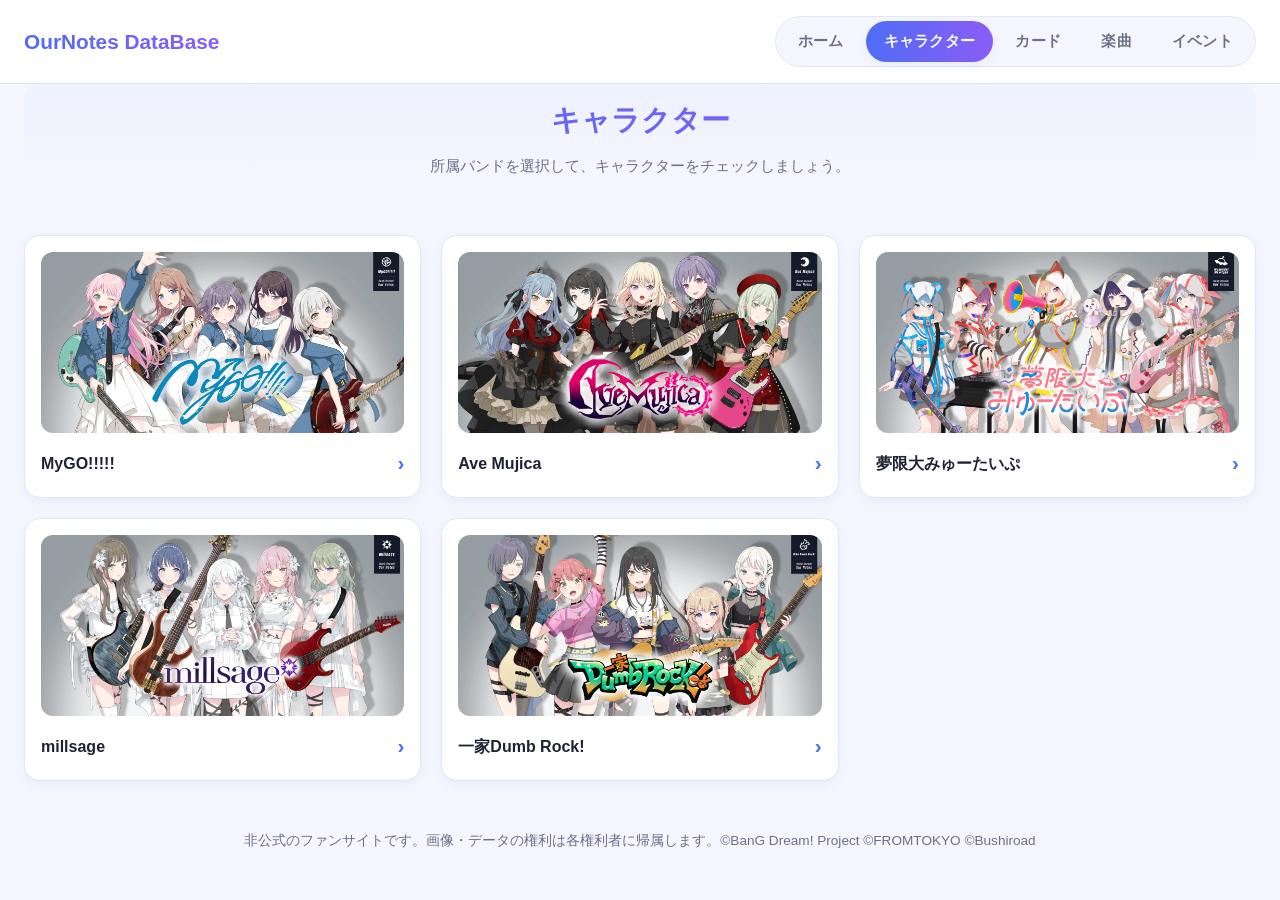
==== bands.html @ 2b8547b3 "Initial commit: OurNotes DataBase fan site BanG Dream! Our Notes (アワーノーツ) unofficial fan database si" ====
<!DOCTYPE html>
<html lang="ja">
<head>
<meta charset="UTF-8">
<meta name="viewport" content="width=device-width, initial-scale=1.0">
<title>バンド | OurNotes DataBase</title>
<link rel="stylesheet" href="css/style.css">
<link rel="stylesheet" href="css/characters.css">
</head>
<body class="character-pages compact-page-header">

  <!-- ヘッダー：サイトロゴとナビゲーションメニュー -->
  <header class="site-header">
    <div class="header-inner">
      <p class="site-logo">OurNotes DataBase</p>

      <!-- スマートフォン用のメニュー開閉ボタン -->
      <button id="menuToggleButton" class="menu-toggle-button" aria-label="メニューを開く" aria-expanded="false">
        <span class="menu-icon-bar"></span>
        <span class="menu-icon-bar"></span>
        <span class="menu-icon-bar"></span>
      </button>

      <nav id="mainNavigation" class="main-navigation">
        <ul class="nav-list">
          <li><a href="index.html" class="nav-link">ホーム</a></li>
          <li><a href="bands.html" class="nav-link">キャラクター</a></li>
          <li><a href="#" class="nav-link" data-page-name="カード">カード</a></li>
          <li><a href="songs.html" class="nav-link">楽曲</a></li>
          <li><a href="events.html" class="nav-link">イベント</a></li>
        </ul>
      </nav>
    </div>
  </header>

  <main>
    <div class="page-container">

      <!-- ページ見出し -->
      <section class="page-header fade-in-section">
        <h1 class="page-header-title">キャラクター</h1>
        <p class="page-header-caption">所属バンドを選択して、キャラクターをチェックしましょう。</p>
      </section>

      <!-- バンド一覧 -->
      <section class="content-section fade-in-section">
        <div id="bandList" class="band-grid">
          <!-- JavaScriptがここにバンドカードを生成します -->
        </div>
      </section>

    </div>
  </main>

  <!-- フッター -->
  <footer class="site-footer">
    <p>非公式のファンサイトです。画像・データの権利は各権利者に帰属します。&copy;BanG Dream! Project &copy;FROMTOKYO &copy;Bushiroad</p>
  </footer>

  <script src="js/data.js"></script>
  <script src="js/app.js"></script>
  <script src="js/bands.js"></script>
</body>
</html>
---- css/style.css ----
/* =========================================================
   OurNotes DataBase - スタイルシート
   構成：
   1. 共通変数（カラー・余白など）
   2. 全体のリセット・基本設定
   3. ヘッダー・ナビゲーション
   4. メインビジュアル・検索ボックス
   5. コンテンツ共通（セクション・見出し）
   6. お知らせ・更新履歴
   7. データベースカード
   8. 運営者情報
   9. フッター
   10. アニメーション
   11. レスポンシブ対応
   ========================================================= */

/* ---------- 1. 共通変数 ---------- */
:root {
  /* メインカラー（青〜紫のグラデーション系） */
  --color-primary: #4f6df5;
  --color-primary-dark: #3b4fd6;
  --color-accent: #8b5cf6;
  --color-accent-light: #a78bfa;

  /* 背景・カード */
  --color-background: #f5f6fd;
  --color-card-background: #ffffff;

  /* 文字色 */
  --color-text-main: #1f2233;
  --color-text-sub: #6b7086;
  --color-text-on-primary: #ffffff;

  /* ボーダー・影 */
  --color-border: #e4e6f5;
  --shadow-card: 0 4px 12px rgba(79, 109, 245, 0.08);
  --shadow-card-hover: 0 10px 24px rgba(79, 109, 245, 0.16);

  /* サイズ・間隔 */
  --content-max-width: 1600px;
  --radius-card: 16px;
  --radius-button: 10px;
}

/* ---------- 2. 全体のリセット・基本設定 ---------- */
* {
  margin: 0;
  padding: 0;
  box-sizing: border-box;
}

html {
  scroll-behavior: smooth;
}

body {
  font-family: "Hiragino Kaku Gothic ProN", "Yu Gothic", "Meiryo", sans-serif;
  background-color: var(--color-background);
  color: var(--color-text-main);
  line-height: 1.7;
  overflow-x: hidden; /* 横スクロールを防止 */
}

a {
  text-decoration: none;
  color: inherit;
}

ul {
  list-style: none;
}

button {
  font-family: inherit;
  cursor: pointer;
  border: none;
}

/* サイト内すべての画像で、長押し保存・ドラッグ保存を防ぐ（右クリック無効化はJS側で行う） */
img {
  -webkit-touch-callout: none; /* iOS Safariの長押しメニュー（画像を保存 等）を防ぐ */
  -webkit-user-drag: none; /* Safari等でのドラッグによる保存を防ぐ */
  user-select: none; /* 画像自体が選択状態になるのを防ぐ */
}

.page-container {
  max-width: var(--content-max-width);
  margin: 0 auto;
  padding: 0 24px;
}

/* ---------- 3. ヘッダー・ナビゲーション ---------- */
.site-header {
  position: sticky;
  top: 0;
  z-index: 100;
  background-color: rgba(255, 255, 255, 0.92);
  backdrop-filter: blur(6px);
  border-bottom: 1px solid var(--color-border);
}

.header-inner {
  max-width: var(--content-max-width);
  margin: 0 auto;
  padding: 16px 24px;
  display: flex;
  align-items: center;
  justify-content: space-between;
}

.site-logo {
  font-size: 1.3rem;
  font-weight: 700;
  background: linear-gradient(90deg, var(--color-primary), var(--color-accent));
  -webkit-background-clip: text;
  background-clip: text;
  color: transparent;
}

/* タブ全体を、薄い背景の「ピル」で軽く囲んで一体感を出す */
.nav-list {
  display: flex;
  gap: 4px;
  padding: 4px;
  background-color: var(--color-background);
  border: 1px solid var(--color-border);
  border-radius: 999px;
}

.nav-link {
  display: inline-block;
  padding: 8px 18px;
  border-radius: 999px;
  font-size: 0.92rem;
  font-weight: 700;
  letter-spacing: 0.02em;
  color: var(--color-text-sub);
  transition: background-color 0.2s ease, color 0.2s ease, transform 0.15s ease, box-shadow 0.2s ease;
}

.nav-link:hover {
  background-color: var(--color-card-background);
  color: var(--color-primary);
  transform: translateY(-1px);
}

/* 現在表示しているページのタブ（JavaScriptが自動でis-activeを付与する） */
.nav-link.is-active {
  color: var(--color-text-on-primary);
  background: linear-gradient(90deg, var(--color-primary), var(--color-accent));
  box-shadow: var(--shadow-card);
}

.nav-link.is-active:hover {
  color: var(--color-text-on-primary);
  transform: none;
}

/* スマートフォン用のメニュー開閉ボタン（PCでは非表示） */
.menu-toggle-button {
  display: none;
  flex-direction: column;
  justify-content: center;
  gap: 5px;
  width: 40px;
  height: 40px;
  background: transparent;
}

.menu-icon-bar {
  display: block;
  width: 22px;
  height: 2px;
  background-color: var(--color-text-main);
  border-radius: 2px;
  transition: transform 0.2s ease;
}

/* ---------- 4. メインビジュアル・検索ボックス ---------- */
.hero-section {
  padding: 64px 24px 24px;
  text-align: center;
  background: linear-gradient(180deg, #eef1ff 0%, var(--color-background) 100%);
}

.hero-content {
  max-width: 720px;
  margin: 0 auto;
}

.hero-title {
  font-size: 2.4rem;
  font-weight: 800;
  background: linear-gradient(90deg, var(--color-primary), var(--color-accent));
  -webkit-background-clip: text;
  background-clip: text;
  color: transparent;
  margin-bottom: 16px;
}

.hero-description {
  font-size: 1rem;
  color: var(--color-text-sub);
  margin-bottom: 32px;
}

/* ---------- 5. コンテンツ共通（セクション・見出し） ---------- */
.content-section {
  padding: 48px 0 24px;
  border-bottom: 1px solid var(--color-border);
}

.content-section:last-of-type {
  border-bottom: none;
}

.section-title {
  font-size: 1.4rem;
  font-weight: 700;
  margin-bottom: 24px;
  color: var(--color-text-main);
}

/* ---------- 6. お知らせ・更新履歴 ---------- */
/* お知らせ：ユーザーに直接伝えるための、目立つカード形式 */
.news-list {
  display: flex;
  flex-direction: column;
  gap: 12px;
}

.news-item {
  display: flex;
  gap: 16px;
  align-items: baseline;
  background-color: var(--color-card-background);
  border: 1px solid var(--color-border);
  border-left: 4px solid var(--color-primary);
  border-radius: var(--radius-card);
  padding: 16px 20px;
  box-shadow: var(--shadow-card);
}

.news-item.is-important {
  border-left-color: var(--color-accent);
  background-color: #f8f6ff;
}

.news-date {
  flex-shrink: 0;
  font-size: 0.85rem;
  color: var(--color-text-sub);
  min-width: 96px;
}

.news-title {
  flex: 1;
  font-size: 0.95rem;
}

.important-label {
  display: inline-block;
  margin-right: 8px;
  padding: 2px 8px;
  font-size: 0.72rem;
  font-weight: 700;
  color: var(--color-text-on-primary);
  background-color: var(--color-accent);
  border-radius: 999px;
  vertical-align: middle;
}

/* 更新履歴：お知らせより控えめな、シンプルなリスト形式 */
.update-log-list {
  display: flex;
  flex-direction: column;
  gap: 4px;
  background-color: var(--color-card-background);
  border: 1px solid var(--color-border);
  border-radius: var(--radius-card);
  padding: 8px 20px;
  box-shadow: var(--shadow-card);
}

.update-log-item {
  display: flex;
  gap: 16px;
  padding: 12px 0;
  border-bottom: 1px dashed var(--color-border);
  font-size: 0.9rem;
  color: var(--color-text-sub);
}

.update-log-item:last-child {
  border-bottom: none;
}

.update-log-date {
  flex-shrink: 0;
  min-width: 96px;
  color: var(--color-text-sub);
}

.update-log-content {
  color: var(--color-text-main);
}

/* ---------- 7. データベースカード ---------- */
.database-card-list {
  display: grid;
  grid-template-columns: repeat(4, 1fr);
  gap: 20px;
}

.database-card {
  display: block;
  width: 100%;
  text-align: left;
  background-color: var(--color-card-background);
  border: 1px solid var(--color-border);
  border-radius: var(--radius-card);
  padding: 24px 20px;
  box-shadow: var(--shadow-card);
  transition: transform 0.2s ease, box-shadow 0.2s ease;
}

.database-card:hover {
  transform: translateY(-4px);
  box-shadow: var(--shadow-card-hover);
}

.database-card-title {
  font-size: 1.1rem;
  font-weight: 700;
  margin-bottom: 8px;
}

.database-card-description {
  font-size: 0.85rem;
  color: var(--color-text-sub);
  margin-bottom: 16px;
}

.database-card-status {
  display: inline-block;
  padding: 4px 12px;
  font-size: 0.75rem;
  font-weight: 700;
  color: var(--color-primary);
  background-color: #eef1ff;
  border-radius: 999px;
}

/* 実装済みで、実際のページへ移動できるカテゴリー用のステータス */
.database-card-status.is-available {
  color: var(--color-text-on-primary);
  background: linear-gradient(90deg, var(--color-primary), var(--color-accent));
}

/* ---------- 8. 運営者情報 ---------- */
.operator-info {
  background-color: var(--color-card-background);
  border: 1px solid var(--color-border);
  border-radius: var(--radius-card);
  padding: 24px;
  box-shadow: var(--shadow-card);
  display: inline-block;
}

.operator-sns-label {
  font-size: 0.85rem;
  color: var(--color-text-sub);
  margin-bottom: 8px;
}

.operator-sns-link {
  display: inline-block;
  font-weight: 700;
  color: var(--color-primary);
  transition: color 0.2s ease;
}

.operator-sns-link:hover {
  color: var(--color-accent);
  text-decoration: underline;
}

/* ---------- 9. フッター ---------- */
.site-footer {
  text-align: center;
  padding: 24px;
  font-size: 0.85rem;
  color: var(--color-text-sub);
}

/* ---------- 10. アニメーション ---------- */
/* 各セクション：下から少し上がりながらフェードイン */
.fade-in-section {
  opacity: 0;
  transform: translateY(24px);
  transition: opacity 0.6s ease, transform 0.6s ease;
}

.fade-in-section.is-visible {
  opacity: 1;
  transform: translateY(0);
}

/* ---------- 11. レスポンシブ対応 ---------- */

/* タブレット：データベースカードを2列に */
@media (max-width: 900px) {
  .database-card-list {
    grid-template-columns: repeat(2, 1fr);
  }
}

/* スマートフォン：ナビゲーションを縦並びのメニューに切り替え */
@media (max-width: 640px) {
  .menu-toggle-button {
    display: flex;
  }

  .main-navigation {
    position: absolute;
    top: 100%;
    left: 0;
    right: 0;
    background-color: var(--color-card-background);
    border-bottom: 1px solid var(--color-border);
    box-shadow: var(--shadow-card);
    max-height: 0;
    overflow: hidden;
    transition: max-height 0.25s ease;
  }

  .main-navigation.is-open {
    max-height: 300px;
  }

  .nav-list {
    flex-direction: column;
    padding: 8px 24px 16px;
    gap: 4px;
    /* PCでのピル型の囲みは縦並びには合わないため解除する */
    background-color: transparent;
    border: none;
    border-radius: 0;
  }

  .nav-link {
    display: block;
    padding: 12px 16px;
    border-radius: var(--radius-button);
  }

  .hero-section {
    padding: 48px 16px 24px;
  }

  .hero-title {
    font-size: 1.8rem;
  }

  .hero-description {
    font-size: 0.9rem;
  }

  .page-container {
    padding: 0 16px;
  }

  .database-card-list {
    grid-template-columns: 1fr;
  }

  .news-item {
    flex-direction: column;
    gap: 4px;
  }

  .update-log-item {
    flex-direction: column;
    gap: 2px;
    padding: 10px 0;
  }
}
---- css/characters.css ----
/* =========================================================
   OurNotes DataBase - characters.css

   バンド一覧・キャラクター一覧・キャラクター詳細ページで
   使用するスタイル。共通の色・余白・カードの影などは
   style.css の :root 変数をそのまま利用する。

   構成：
   1. ページ見出し（バンド一覧・キャラクター一覧）
   2. 戻るリンク
   3. 画像表示エリア（共通）
   4. 一覧カードの共通土台
   5. バンド一覧カード
   6. キャラクター一覧カード
   7. キャラクター詳細
   8. アクセント付き見出し
   9. エラーメッセージ
   10. レスポンシブ対応
   ========================================================= */

/* ---------- 1. ページ見出し ---------- */
.page-header {
  padding: 40px 24px;
  margin-bottom: 32px;
  text-align: center;
  border-radius: var(--radius-card);
  background: linear-gradient(180deg, #eef1ff 0%, var(--color-background) 100%);
}

/* バンド一覧・楽曲一覧ページだけ、見出しの高さを少し抑える
   （キャラクター一覧のバンド名見出しには影響させない） */
.compact-page-header .page-header {
  /* 直後の.content-sectionが上部に48pxの余白を持っているため、
     ここでは下側を重ねて空けすぎないようにする */
  padding: 12px 24px 8px;
  margin-bottom: 0;
  /* キャラクター一覧はバンド名によってタイトルの文字数が変わるため、
     高さを固定して他の一覧ページ（バンド・楽曲・イベント）とそろえる。
     フルスクリーンでスクロールバーが出ないよう、高さは控えめにしてある */
  min-height: 80px;
  display: flex;
  flex-direction: column;
  justify-content: center;
}

.page-header-title {
  font-size: 1.8rem;
  font-weight: 800;
  background: linear-gradient(90deg, var(--color-primary), var(--color-accent));
  -webkit-background-clip: text;
  background-clip: text;
  color: transparent;
  margin-bottom: 8px;
}

.page-header-caption {
  font-size: 0.95rem;
  color: var(--color-text-sub);
}

/* ---------- 2. 戻るリンク ---------- */
.back-link {
  display: inline-flex;
  align-items: center;
  gap: 4px;
  margin: 24px 0 0;
  padding: 8px 4px;
  font-size: 0.9rem;
  font-weight: 700;
  color: var(--color-primary);
  transition: transform 0.15s ease, color 0.2s ease;
}

.back-link:hover {
  color: var(--color-accent);
  transform: translateX(-2px);
}

/* ---------- 3. 画像表示エリア（バンド・キャラクター共通） ---------- */
.card-thumb {
  position: relative;
  width: 100%;
  aspect-ratio: 3 / 4;
  overflow: hidden;
  border-radius: 12px;
  margin-bottom: 12px;
  background: linear-gradient(135deg, var(--color-primary), var(--color-accent));
}

.card-thumb img {
  display: block;
  width: 100%;
  height: 100%;
  object-fit: cover;
  transition: transform 0.3s ease;
}

/* 画像の読み込みに失敗した場合に表示する仮ラベル（通常は非表示） */
.card-thumb .thumb-fallback-text {
  display: none;
  position: absolute;
  inset: 0;
  align-items: center;
  justify-content: center;
  padding: 12px;
  text-align: center;
  font-size: 0.9rem;
  font-weight: 700;
  color: var(--color-text-on-primary);
}

.card-thumb.is-image-missing .thumb-fallback-text {
  display: flex;
}

/* ---------- 4. 一覧カードの共通土台 ---------- */
/* バンド・キャラクター・楽曲など、一覧カード全般で使う共通の見た目とホバー効果。
   各一覧では、このクラスに加えて個別のクラス（band-card等）を付与して使う。 */
.list-card {
  display: block;
  background-color: var(--color-card-background);
  border: 1px solid var(--color-border);
  border-radius: var(--radius-card);
  padding: 16px;
  box-shadow: var(--shadow-card);
  transition: transform 0.2s ease, box-shadow 0.2s ease;
}

.list-card:hover {
  transform: translateY(-4px);
  box-shadow: var(--shadow-card-hover);
}

.list-card:hover .card-thumb img {
  transform: scale(1.05);
}

/* カード内で「詳細を見る」ことを示す矢印。バンド・楽曲カードなどで使う */
.card-arrow {
  font-size: 1.3rem;
  font-weight: 700;
  color: var(--color-primary);
  transition: transform 0.2s ease;
}

.list-card:hover .card-arrow {
  transform: translateX(4px);
}

/* ---------- 5. バンド一覧カード ---------- */
/* バンドは5組のみのため、3列にして1枚あたりの画像を大きく見せる */
.band-grid {
  display: grid;
  grid-template-columns: repeat(3, 1fr);
  gap: 20px;
}

/* バンドのビジュアル画像は横長(2:1程度)のため、実際の比率に合わせて切れないようにする */
.band-card .card-thumb {
  aspect-ratio: 2 / 1;
}

.band-card-body {
  display: flex;
  align-items: center;
  justify-content: space-between;
  gap: 8px;
}

.band-card-name {
  font-size: 1rem;
  font-weight: 700;
  color: var(--color-text-main);
}

/* ---------- 6. キャラクター一覧カード ---------- */
/* auto-fitで未使用の列を詰めた上で、カード群自体を中央に配置する */
.character-grid {
  display: grid;
  grid-template-columns: repeat(auto-fit, minmax(200px, 220px));
  justify-content: center;
  gap: 20px;
}

/* 一覧のカードは縦に長めの比率にして、カード全体の高さを出す */
.character-card .card-thumb {
  aspect-ratio: 1 / 2;
}

.character-card-name {
  font-size: 1rem;
  font-weight: 700;
  color: var(--color-text-main);
  margin-bottom: 4px;
}

.character-card-instrument {
  display: inline-block;
  font-size: 0.75rem;
  font-weight: 700;
  color: var(--color-primary);
  background-color: #eef1ff;
  border-radius: 999px;
  padding: 2px 10px;
  margin-bottom: 6px;
}

.character-card-cv {
  font-size: 0.8rem;
  color: var(--color-text-sub);
}

/* ---------- 7. キャラクター詳細 ---------- */
.detail-card {
  display: flex;
  gap: 32px;
  align-items: flex-start;
}

.detail-card .card-thumb {
  width: 420px;
  aspect-ratio: 3 / 5;
  flex-shrink: 0;
  margin-bottom: 0;
}

.detail-info {
  flex: 1;
  min-width: 0;
}

.detail-heading {
  display: flex;
  align-items: baseline;
  gap: 10px;
  flex-wrap: wrap;
  margin-bottom: 4px;
}

.detail-tag {
  font-size: 1rem;
  font-weight: 700;
  color: var(--color-primary);
}

.detail-title {
  font-size: 1.6rem;
  font-weight: 800;
  color: var(--color-text-main);
}

.detail-subtitle {
  display: inline-block;
  font-size: 0.85rem;
  font-weight: 700;
  color: var(--color-accent);
  background-color: #f8f6ff;
  border-radius: 999px;
  padding: 4px 14px;
  margin-bottom: 20px;
}

.detail-facts {
  display: flex;
  flex-direction: column;
  gap: 2px;
}

.info-row {
  display: flex;
  gap: 16px;
  padding: 14px 0;
  border-bottom: 1px solid var(--color-border);
  font-size: 0.95rem;
}

.info-row:last-child {
  border-bottom: none;
}

.info-label {
  flex-shrink: 0;
  width: 88px;
  color: var(--color-text-sub);
}

.info-value {
  color: var(--color-text-main);
}

/* ---------- 8. アクセント付き見出し ---------- */
/* 見出しの左に、ブランドカラーのアクセントバーを添える
   （楽曲詳細の「難易度」「曲視聴」など、情報量の多い詳細ページの
   　セクション見出しで共通して使う） */
.accent-section-title {
  display: flex;
  align-items: center;
  gap: 10px;
}

.accent-section-title::before {
  content: "";
  display: inline-block;
  width: 6px;
  height: 1.1em;
  border-radius: 3px;
  background: linear-gradient(180deg, var(--color-primary), var(--color-accent));
}

/* ---------- 9. エラーメッセージ ---------- */
.error-message {
  padding: 48px 24px;
  text-align: center;
  font-size: 1rem;
  font-weight: 700;
  color: var(--color-text-sub);
  background-color: var(--color-card-background);
  border: 1px solid var(--color-border);
  border-radius: var(--radius-card);
  box-shadow: var(--shadow-card);
}

/* ---------- 10. レスポンシブ対応 ---------- */

/* タブレット：バンドを2列に */
@media (max-width: 900px) {
  .band-grid {
    grid-template-columns: repeat(2, 1fr);
  }
}

/* スマートフォン：バンド・キャラクターともに1列、詳細は縦積みにする */
@media (max-width: 640px) {
  .band-grid {
    grid-template-columns: 1fr;
  }

  .character-grid {
    grid-template-columns: 1fr;
  }

  .page-header {
    padding: 32px 16px;
  }

  .compact-page-header .page-header {
    padding: 12px 16px 8px;
    margin-bottom: 0;
    min-height: 64px;
  }

  .page-header-title {
    font-size: 1.4rem;
  }

  .detail-card {
    flex-direction: column;
    gap: 20px;
  }

  .detail-card .card-thumb {
    width: 100%;
    max-width: 320px;
    margin: 0 auto;
  }

  .detail-title {
    font-size: 1.3rem;
  }
}
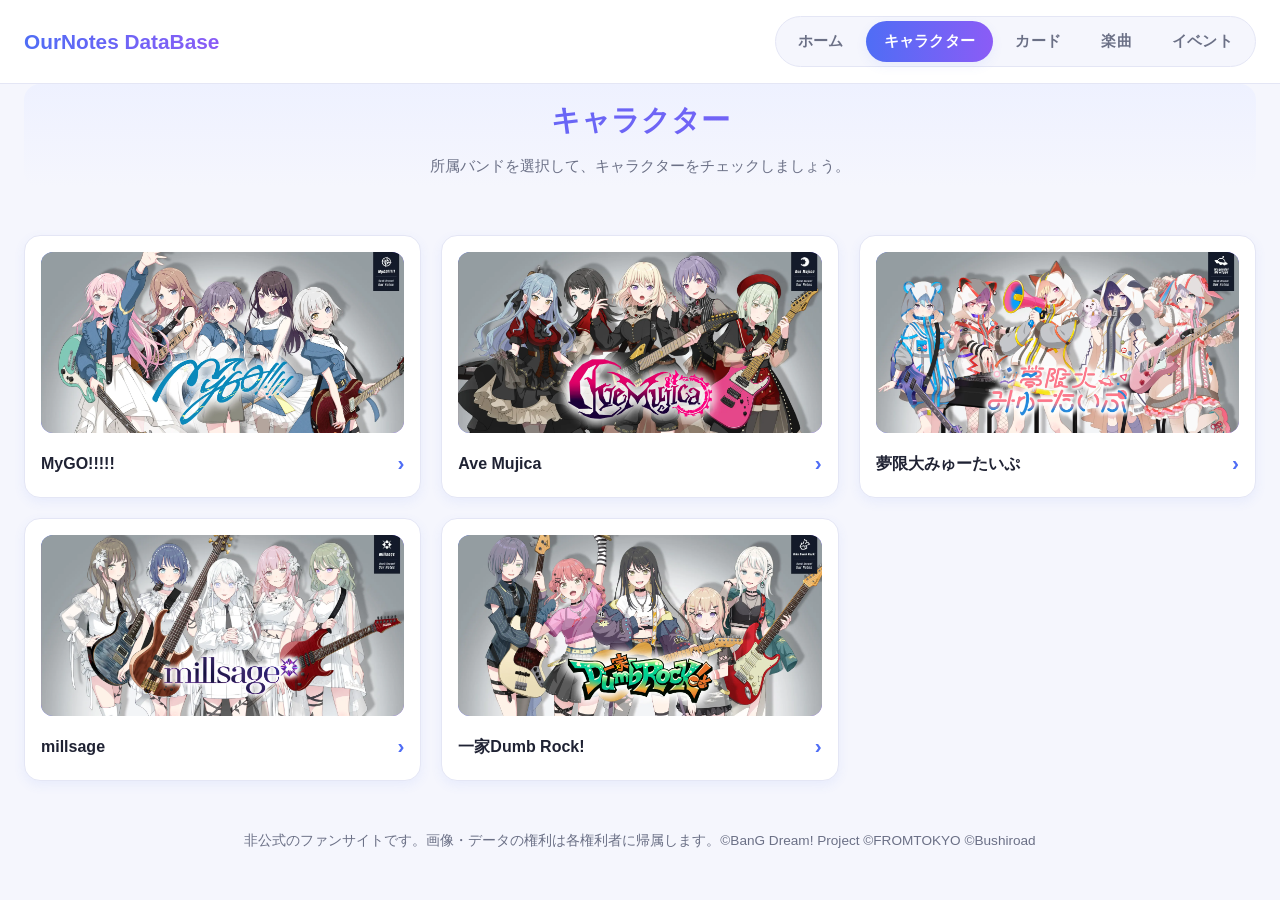
==== commit f7e23ab4: "タブタイトルとファビコンを追加 全ページのタイトルを「アワーノーツデータベース」表記に統一し、ブランドカラーのグラデーションを使ったSVGファビコンを追加。  Co-Authored-By: Clau" ====
--- a/bands.html
+++ b/bands.html
@@ -3,7 +3,8 @@
 <head>
 <meta charset="UTF-8">
 <meta name="viewport" content="width=device-width, initial-scale=1.0">
-<title>バンド | OurNotes DataBase</title>
+<title>バンド | アワーノーツデータベース</title>
+<link rel="icon" type="image/svg+xml" href="images/favicon.svg">
 <link rel="stylesheet" href="css/style.css">
 <link rel="stylesheet" href="css/characters.css">
 </head>
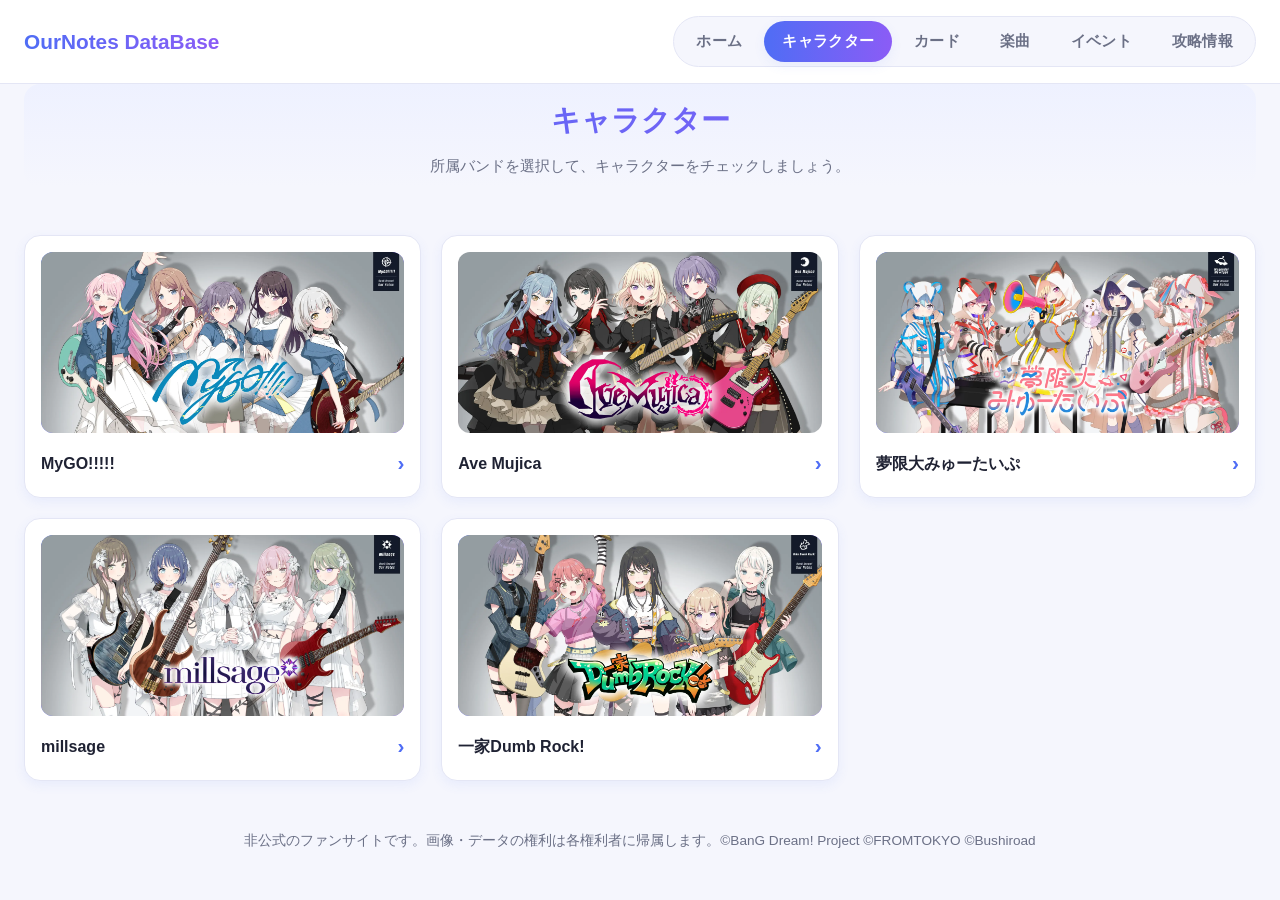
==== commit 0c478d6a: "攻略情報ページを追加 - 攻略情報一覧・詳細ページを追加し、各ページのナビに攻略情報を追加 - シリアルコード記事にコピーボタン付きのシリアルコード表を追加 - カテゴリーを初心者向け・イベント攻略・" ====
--- a/bands.html
+++ b/bands.html
@@ -29,6 +29,7 @@
           <li><a href="#" class="nav-link" data-page-name="カード">カード</a></li>
           <li><a href="songs.html" class="nav-link">楽曲</a></li>
           <li><a href="events.html" class="nav-link">イベント</a></li>
+          <li><a href="guide.html" class="nav-link">攻略情報</a></li>
         </ul>
       </nav>
     </div>
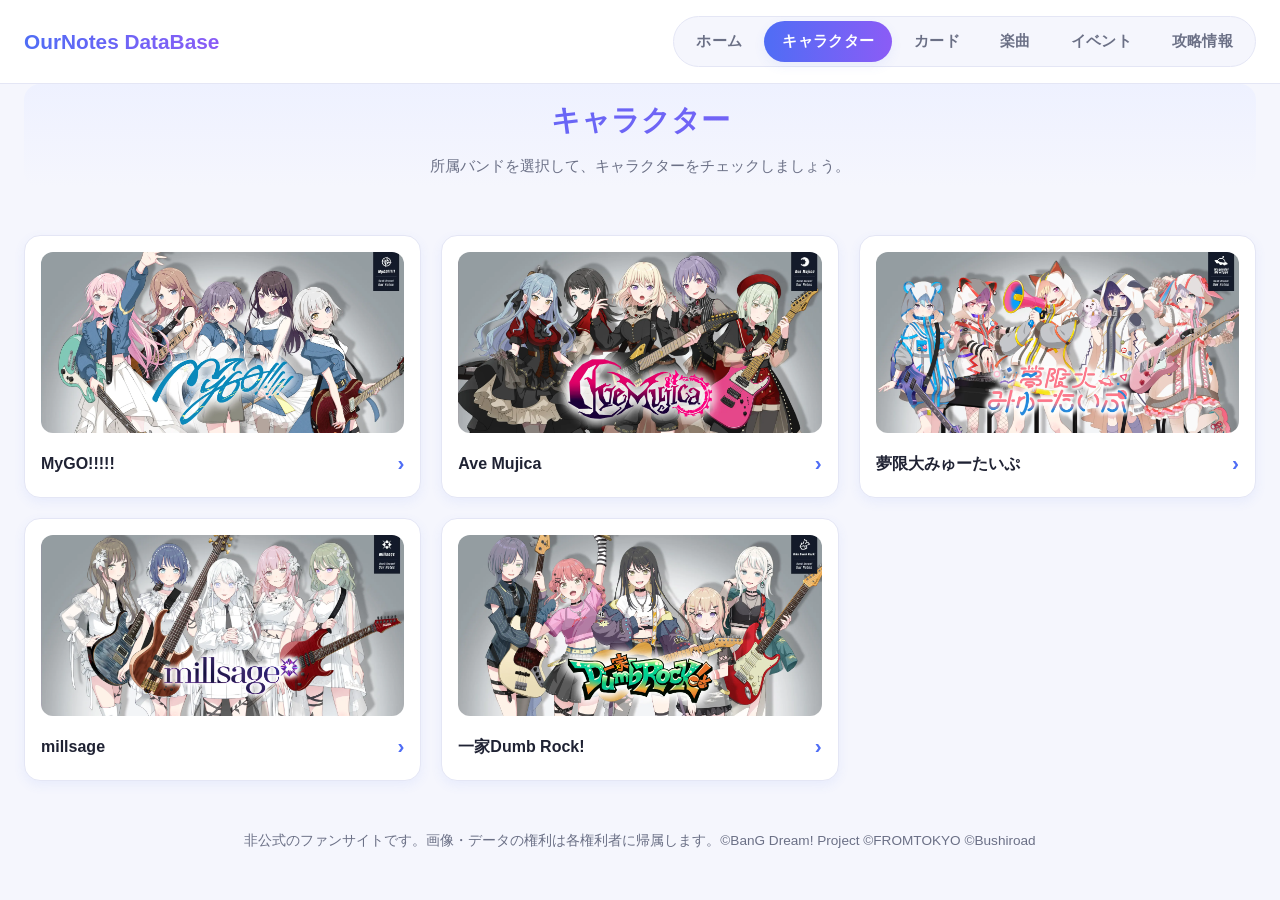
==== commit 7ca82071: "ページ読み込み時のローダーを追加 - イコライザー風のローダーを全ページに追加 - 読み込みが短い場合は表示せず、長引いても3秒で消える  Co-Authored-By: Claude Opus 5." ====
--- a/bands.html
+++ b/bands.html
@@ -9,6 +9,9 @@
 <link rel="stylesheet" href="css/characters.css">
 </head>
 <body class="character-pages compact-page-header">
+  <div class="page-loader" id="pageLoader" aria-hidden="true">
+    <div class="page-loader-equalizer"><span></span><span></span><span></span><span></span><span></span></div>
+  </div>
 
   <!-- ヘッダー：サイトロゴとナビゲーションメニュー -->
   <header class="site-header">
--- a/css/style.css
+++ b/css/style.css
@@ -406,6 +406,70 @@
   transform: translateY(0);
 }
 
+/* ページ読み込み時のローダー（イコライザー風）
+   読み込みがすぐ終わる場合は見えないよう、少し遅らせてから表示する。
+   JavaScriptが動かなかった場合も、一定時間で自動的に消える。 */
+.page-loader {
+  position: fixed;
+  inset: 0;
+  z-index: 1000;
+  display: flex;
+  align-items: center;
+  justify-content: center;
+  background-color: var(--color-background);
+  opacity: 0;
+  pointer-events: none;
+  animation:
+    page-loader-appear 0.25s ease 0.25s forwards,
+    page-loader-hide 0.3s ease 5s forwards;
+}
+
+.page-loader.is-hidden {
+  animation: page-loader-hide 0.3s ease forwards;
+}
+
+.page-loader-equalizer {
+  display: flex;
+  align-items: flex-end;
+  gap: 6px;
+  height: 48px;
+}
+
+.page-loader-equalizer span {
+  width: 8px;
+  height: 100%;
+  border-radius: 4px;
+  background: linear-gradient(180deg, var(--color-accent), var(--color-primary));
+  transform-origin: bottom;
+  animation: page-loader-bar 0.9s ease-in-out infinite alternate;
+}
+
+.page-loader-equalizer span:nth-child(2) { animation-delay: -0.6s; }
+.page-loader-equalizer span:nth-child(3) { animation-delay: -0.2s; }
+.page-loader-equalizer span:nth-child(4) { animation-delay: -0.8s; }
+.page-loader-equalizer span:nth-child(5) { animation-delay: -0.4s; }
+
+@keyframes page-loader-appear {
+  from { opacity: 0; }
+  to { opacity: 1; }
+}
+
+@keyframes page-loader-hide {
+  from { opacity: 1; }
+  to { opacity: 0; visibility: hidden; }
+}
+
+@keyframes page-loader-bar {
+  from { transform: scaleY(0.25); }
+  to { transform: scaleY(1); }
+}
+
+@media (prefers-reduced-motion: reduce) {
+  .page-loader-equalizer span {
+    animation-duration: 2.4s;
+  }
+}
+
 /* ---------- 11. レスポンシブ対応 ---------- */
 
 /* タブレット：データベースカードを2列に */
